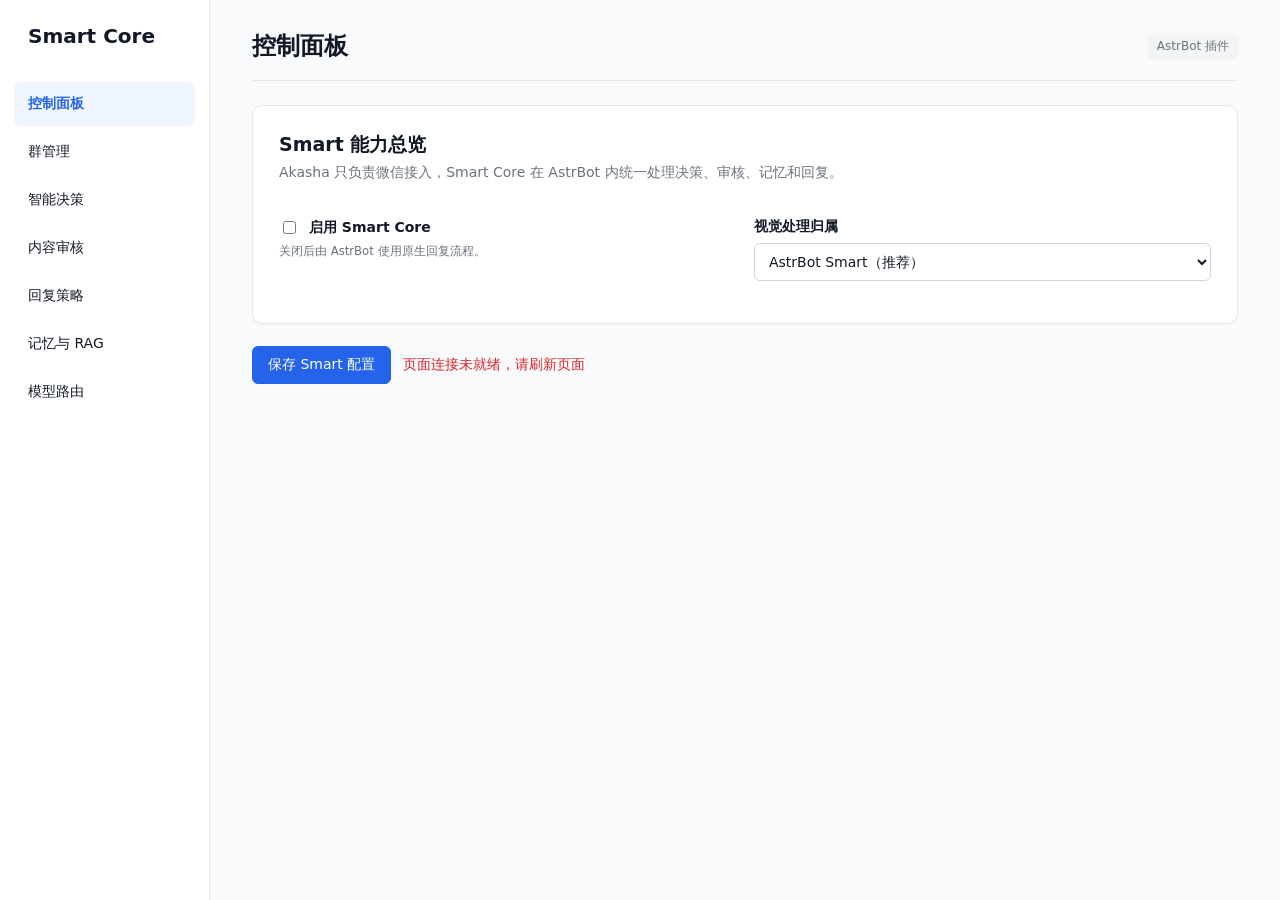
==== astrbot_plugin_smart_core/pages/dashboard/index.html @ 91f0b516 "fix: keep save response from clearing group state" ====
<!doctype html>
<html lang="zh-CN">
<head>
  <meta charset="utf-8">
  <meta name="viewport" content="width=device-width,initial-scale=1">
  <title>Smart Core</title>
  <style>
    :root { --accent:#2563eb; --accent-soft:#eff6ff; --line:#e5e7eb; --ink:#111827; --muted:#6b7280; --danger:#dc2626; --surface:#fff; --page:#f8fafc; }
    * { box-sizing:border-box; }
    body { margin:0; font:14px system-ui,-apple-system,"Segoe UI",sans-serif; color:var(--ink); background:var(--page); }
    button,input,select { font:inherit; }
    .app { display:flex; min-height:900px; }
    .side { width:210px; flex:0 0 210px; background:#fff; border-right:1px solid var(--line); padding:24px 14px; }
    .brand { margin:0 14px 34px; color:var(--ink); font-size:20px; font-weight:700; }
    .nav { display:block; width:100%; margin:4px 0; padding:13px 14px; border:0; border-radius:7px; background:transparent; color:var(--ink); text-align:left; cursor:pointer; }
    .nav.active { background:var(--accent-soft); color:var(--accent); font-weight:600; }
    .nav:hover { background:#f3f4f6; color:var(--ink); }
    .main { flex:1; min-width:0; max-width:none; padding:30px 42px; }
    .head { display:flex; justify-content:space-between; align-items:center; margin-bottom:24px; padding-bottom:18px; border-bottom:1px solid var(--line); }
    .head h1 { margin:0; font-size:24px; letter-spacing:0; }
    .badge { padding:5px 9px; border-radius:6px; background:#f3f4f6; color:var(--muted); font-size:12px; }
    .panel { display:none; padding:26px; border:1px solid var(--line); border-radius:10px; background:var(--surface); box-shadow:0 1px 2px #1118270a; }
    .panel.active { display:block; }
    .panel h2 { margin:0 0 6px; font-size:19px; }
    .desc { margin:0 0 20px; color:var(--muted); }
    .row { display:grid; grid-template-columns:1fr 1fr; gap:18px; padding:16px 0; border-top:1px solid #f6e7ed; }
    .row:first-of-type { border-top:0; }
    .field label { display:block; margin-bottom:7px; font-weight:600; }
    .field small { display:block; margin-top:5px; color:var(--muted); }
    .field input,.field select,.group-item input,.group-item select { width:100%; padding:9px 10px; border:1px solid #d1d5db; border-radius:6px; background:#fff; color:var(--ink); }
    .switch { display:flex!important; align-items:center; gap:10px; }
    .switch input { width:auto; }
    .toolbar { display:flex; gap:10px; align-items:end; margin-bottom:18px; flex-wrap:wrap; }
    .toolbar .picker { flex:1 1 420px; min-width:260px; }
    .toolbar .picker select { width:100%; min-height:42px; }
    .toolbar .picker select[multiple] { min-height:132px; padding:8px; }
    .toolbar .hint { flex:1 1 100%; color:var(--muted); font-size:12px; }
    .group-list-wrap { overflow-x:auto; border:1px solid var(--line); border-radius:8px; }
    .group-list { min-width:920px; border:0; border-radius:0; }
    .group-picker { min-width:0; }
    .toolbar label { display:block; margin-bottom:7px; font-weight:600; }
    .button { min-height:38px; padding:9px 15px; border:1px solid var(--accent); border-radius:6px; background:var(--accent); color:#fff; cursor:pointer; }
    .group-summary { display:flex; gap:8px; flex-wrap:wrap; margin:0 0 18px; }
    .summary-chip { padding:6px 10px; border:1px solid var(--line); border-radius:6px; background:#f9fafb; color:var(--muted); font-size:12px; }
    .group-list { display:grid; gap:0; border:1px solid var(--line); border-radius:8px; overflow:hidden; }
    .group-item { display:grid; grid-template-columns:minmax(270px,1.8fr) 70px 90px 150px 110px 40px; gap:12px; align-items:center; padding:12px 14px; border-top:1px solid var(--line); background:#fff; }
    .group-item:first-child { border-top:0; }
    .group-head { display:grid; border-top:0; background:#f9fafb; color:var(--muted); font-size:12px; font-weight:600; }
    .group-item input[data-field="name"] { min-width:0; font-weight:600; }
    .group-item input[data-field="id"] { color:var(--muted); font-family:ui-monospace,SFMono-Regular,Consolas,monospace; font-size:12px; }
    .group-item .toggle { justify-content:center; }
    .group-item .toggle { display:flex; justify-content:center; }
    .group-item .toggle input { width:18px; height:18px; }
    .icon-button { width:32px; height:32px; border:1px solid #fecaca; border-radius:6px; background:#fff; color:var(--danger); cursor:pointer; font-size:18px; line-height:1; }
    .empty { padding:26px; color:var(--muted); text-align:center; }
    .actions { display:flex; align-items:center; margin-top:22px; }
    .msg { margin-left:12px; color:#38865d; }
    .msg.error { color:var(--danger); }
    @media(max-width:900px) { .main { padding:22px; } .panel { padding:20px; } }

    @media(max-width:700px) { .app { display:block; } .side { width:100%; padding:14px; border-right:0; border-bottom:1px solid var(--line); } .brand { margin:0 0 12px; } .nav { display:inline-block; width:auto; } .main { padding:20px; } .row,.toolbar,.group-item { grid-template-columns:1fr; } }
  </style>
</head>
<body>
  <div class="app">
    <aside class="side">
      <div class="brand">Smart Core</div>
      <button class="nav active" data-tab="overview">控制面板</button>
      <button class="nav" data-tab="groups">群管理</button>
      <button class="nav" data-tab="decision">智能决策</button>
      <button class="nav" data-tab="moderation">内容审核</button>
      <button class="nav" data-tab="reply">回复策略</button>
      <button class="nav" data-tab="memory">记忆与 RAG</button>
      <button class="nav" data-tab="models">模型路由</button>
    </aside>
    <main class="main">
      <div class="head"><h1 id="title">控制面板</h1><span class="badge">AstrBot 插件</span></div>
      <section class="panel active" data-panel="overview"><h2>Smart 能力总览</h2><p class="desc">Akasha 只负责微信接入，Smart Core 在 AstrBot 内统一处理决策、审核、记忆和回复。</p><div class="row"><div class="field"><label class="switch"><input id="enabled" type="checkbox">启用 Smart Core</label><small>关闭后由 AstrBot 使用原生回复流程。</small></div><div class="field"><label>视觉处理归属</label><select id="vision_owner"><option value="astrbot">AstrBot Smart（推荐）</option><option value="akasha">Akasha（兼容旧链路）</option></select></div></div></section>
      <section class="panel" data-panel="groups"><h2>群管理</h2><p class="desc">从微信桥接自动读取群聊。选择群后即可设置该群的回复和审核策略。</p><div class="toolbar"><div class="picker"><label for="new_group_select">选择微信 群</label><select id="new_group_select" multiple size="5" aria-label="选择要管理的微信群" disabled></select></div><button class="button" id="refresh_groups" type="button">刷新群列表</button><button class="button" id="add_group" type="button">添加选中群</button><div class="hint" id="group_detect_hint">群 ID由系统自动绑定，不需要手动填写。</div></div><div class="group-list-wrap"><div class="group-item group-head" aria-hidden="true"><span>微信 群</span><span>管理</span><span>PPBot 回复</span><span>回复方式</span><span>审核级别</span><span></span></div><div class="group-list" id="group_list"></div></div></section>
      <section class="panel" data-panel="decision"><h2>智能决策</h2><p class="desc">在生成回复前判断消息属于回复、忽略、命令或需要审核。</p><div class="row"><div class="field"><label>决策模式</label><select id="reply_mode"><option value="smart">Smart 判断</option><option value="all">全部进入模型</option><option value="mention">仅 @ 或唤醒</option></select></div><div class="field"><label>冷却时间（秒）</label><input id="cooldown_seconds" type="number" min="0" step="0.5"></div></div></section>
      <section class="panel" data-panel="moderation"><h2>内容审核</h2><p class="desc">在回复前执行基础安全边界，后续可扩展关键词、正则和 LLM 审核。</p><div class="row"><div class="field"><label class="switch"><input id="moderation_enabled" type="checkbox">启用内容审核</label></div><div class="field"><label class="switch"><input id="fallback_enabled" type="checkbox">审核失败时使用安全降级</label></div></div></section>
      <section class="panel" data-panel="reply"><h2>回复策略</h2><p class="desc">控制回复概率、重复消息和模型失败后的行为。</p><div class="row"><div class="field"><label>回复概率</label><input id="reply_probability" type="number" min="0" max="1" step="0.05"><small>0 到 1，1 表示每条符合条件的消息都回复。</small></div><div class="field"><label>冷却与去重</label><input value="由 Smart Core 自动维护" disabled></div></div></section>
      <section class="panel" data-panel="memory"><h2>记忆与 RAG</h2><p class="desc">为后续接入短期上下文、长期记忆、知识库和向量检索预留统一开关。</p><div class="row"><div class="field"><label class="switch"><input id="memory_enabled" type="checkbox">启用会话记忆</label></div><div class="field"><label class="switch"><input id="rag_enabled" type="checkbox">启用知识库 RAG</label></div></div></section>
      <section class="panel" data-panel="models"><h2>模型路由</h2><p class="desc">按任务选择 AstrBot provider。这里只保存 provider ID，不显示或修改 API 密钥。</p><div class="row"><div class="field"><label>主回复 provider</label><select id="role_main"></select></div><div class="field"><label>主回复备用 provider</label><select id="role_fallback"></select></div></div><div class="row"><div class="field"><label>视觉 provider</label><select id="role_vision"></select></div><div class="field"><label>上下文压缩 provider</label><select id="role_compress"></select></div></div><div class="row"><div class="field"><label>决策 provider</label><input value="由 Smart Core 决策提示统一调度" disabled></div><div class="field"><label>审核 provider</label><input value="由 Smart Core 决策提示统一调度" disabled></div></div></section>
      <div class="actions"><button class="button" id="save" type="button" disabled>保存 Smart 配置</button><span class="msg" id="msg" role="status"></span></div>
    </main>
  </div>
  <script src="/api/plugin/page/bridge-sdk.js"></script>
  <script>
    const configIds=['enabled','vision_owner','reply_mode','cooldown_seconds','moderation_enabled','fallback_enabled','reply_probability','memory_enabled','rag_enabled'];
    const roleIds={main:'role_main',fallback:'role_fallback',vision:'role_vision',compress:'role_compress'};
    let groups=[];
    let removedGroupIds=[];
    let detectedGroups=[];
    let providers=[];
    let configLoaded=false;
    const saveButton=document.getElementById('save');
    function escapeHtml(value){return String(value).replace(/[&<>\'"]/g,char=>({'&':'&amp;','<':'&lt;','>':'&gt;',"'":'&#39;','"':'&quot;'}[char]));}
    function renderGroupChoices(){const select=document.getElementById('new_group_select');const managed=new Set(groups.map(g=>String(g.id)));const choices=[...detectedGroups].filter(g=>g&&g.id);select.innerHTML=choices.map(g=>{const isManaged=managed.has(String(g.id));return `<option value="${escapeHtml(g.id)}" ${isManaged?'disabled':''}>${escapeHtml(g.name||'未命名群')} · ${escapeHtml(g.id)}${isManaged?'（已在管理）':''}</option>`;}).join('');select.disabled=!choices.length;}
    function renderProviders(){const ids=[...new Set(providers.filter(Boolean))];['role_main','role_fallback','role_vision','role_compress'].forEach(id=>{const el=document.getElementById(id);const current=el.value;el.innerHTML='<option value="">自动选择</option>'+ids.map(v=>`<option value="${escapeHtml(v)}">${escapeHtml(v)}</option>`).join('');if(ids.includes(current))el.value=current;});}
    function renderGroups(){const list=document.getElementById('group_list');if(!groups.length){list.innerHTML='<div class="empty">还没有选择要管理的群</div>';return;}list.innerHTML=groups.map((group,index)=>`<div class="group-item" data-index="${index}"><div class="group-picker"><strong>${escapeHtml(group.name||'未命名群')}</strong><small style="display:block;color:var(--muted);font-family:ui-monospace;font-size:11px">${escapeHtml(group.id)}</small></div><label class="toggle"><input data-field="enabled" type="checkbox" ${group.enabled!==false?'checked':''} aria-label="启用群管理"></label><label class="toggle"><input data-field="ppbot" type="checkbox" ${group.ppbot!==false?'checked':''} aria-label="允许 PPBot 回复"></label><select data-field="reply_mode" aria-label="回复方式"><option value="mention" ${group.reply_mode!=='keyword'?'selected':''}>仅提及时回复</option><option value="keyword" ${group.reply_mode==='keyword'?'selected':''}>仅关键词回复</option></select><select data-field="moderation" aria-label="审核级别"><option value="off" ${group.moderation==='off'?'selected':''}>关闭</option><option value="standard" ${!group.moderation||group.moderation==='standard'?'selected':''}>标准</option><option value="strict" ${group.moderation==='strict'?'selected':''}>严格</option></select><button class="icon-button" data-remove="${index}" type="button" title="移除管理" aria-label="移除管理">×</button></div>`).join('');}
    function collectGroups(){return [...document.querySelectorAll('.group-item[data-index]')].map(row=>{const result={};row.querySelectorAll('[data-field]').forEach(input=>result[input.dataset.field]=input.type==='checkbox'?input.checked:input.value.trim());return result;}).filter(group=>group.id);}
    async function load(){
      configLoaded=false;
      saveButton.disabled=true;
      const bridge=window.AstrBotPluginPage;
      if(!bridge)throw new Error('页面连接未就绪，请刷新页面');
      await bridge.ready();
      const data=await bridge.apiGet('page/config');
      if(!data||typeof data!=='object'||Array.isArray(data)||typeof data.enabled!=='boolean'||!Array.isArray(data.groups))throw new Error('读取配置失败，请刷新后重试');
      configIds.forEach(key=>{const element=document.getElementById(key);if(element.type==='checkbox')element.checked=Boolean(data[key]);else element.value=data[key]??'';});
      Object.entries(roleIds).forEach(([key,id])=>document.getElementById(id).value=(data.model_roles||{})[key]||'');
      groups=data.groups;
      removedGroupIds=[];
      providers=data.providers||Object.values(data.model_roles||{}).flatMap(v=>String(v).split(',')).filter(Boolean);
      renderProviders();
      renderGroups();
      await loadDetectedGroups();
      configLoaded=true;
      saveButton.disabled=false;
    }
    async function save(){
      if(!configLoaded||saveButton.disabled)return;
      saveButton.disabled=true;
      saveButton.textContent='保存中…';
      showMessage('');
      try{
        const payload={groups:collectGroups(),removed_group_ids:[...removedGroupIds],model_roles:{}};
        configIds.forEach(key=>{const element=document.getElementById(key);payload[key]=element.type==='checkbox'?element.checked:element.type==='number'?Number(element.value):element.value;});
        Object.entries(roleIds).forEach(([key,id])=>payload.model_roles[key]=document.getElementById(id).value.trim());
        const result=await window.AstrBotPluginPage.apiPost('page/config',payload);
        if(!result||!result.ok)throw new Error(result?.error||'保存失败');
        groups=Array.isArray(result.groups)?result.groups:payload.groups;
        removedGroupIds=[];
        renderGroups();
        renderGroupChoices();
        showMessage('已保存并同步群管理状态');
      }finally{
        saveButton.disabled=!configLoaded;
        saveButton.textContent='保存 Smart 配置';
      }
    }
    function showMessage(text,isError=false){const message=document.getElementById('msg');message.textContent=text;message.classList.toggle('error',isError);}
    document.querySelectorAll('.nav').forEach(nav=>nav.addEventListener('click',()=>{document.querySelectorAll('.nav').forEach(item=>item.classList.remove('active'));document.querySelectorAll('.panel').forEach(item=>item.classList.remove('active'));nav.classList.add('active');document.querySelector(`[data-panel="${nav.dataset.tab}"]`).classList.add('active');document.getElementById('title').textContent=nav.textContent;}));
    async function loadDetectedGroups(){try{const data=await window.AstrBotPluginPage.apiGet('page/groups');detectedGroups=Array.isArray(data?.groups)?data.groups:[];renderGroupChoices();document.getElementById('group_detect_hint').textContent=detectedGroups.length?`已检测到 ${detectedGroups.length} 个微信群，可以直接选择。`:'暂未检测到在线群，请检查桥接连接。';}catch(error){document.getElementById('group_detect_hint').textContent='桥接暂不可用，当前无法读取微信群。';renderGroupChoices();}}
    document.getElementById('refresh_groups').addEventListener('click',()=>loadDetectedGroups().then(()=>showMessage('群列表已刷新')).catch(error=>showMessage(error.message,true)));
    document.getElementById('add_group').addEventListener('click',()=>{const select=document.getElementById('new_group_select');const selected=[...select.selectedOptions].map(option=>String(option.value)).filter(Boolean);const current=collectGroups();if(!selected.length)return showMessage('请先选择一个或多个微信群',true);const additions=selected.filter(id=>!current.some(group=>String(group.id)===id)).map(id=>{const found=detectedGroups.find(group=>String(group.id)===id)||{id,name:id};return {id:String(found.id),name:String(found.name||found.id),enabled:true,ppbot:true,reply_mode:'mention',moderation:'standard'};});if(!additions.length)return showMessage('所选群已经全部在管理列表中',true);groups=current.concat(additions);removedGroupIds=removedGroupIds.filter(id=>!additions.some(group=>String(group.id)===id));[...select.options].forEach(option=>option.selected=false);renderGroups();renderGroupChoices();showMessage(`已加入 ${additions.length} 个群，点击保存后生效`);});
    document.getElementById('group_list').addEventListener('click',event=>{const button=event.target.closest('[data-remove]');if(!button)return;const row=button.closest('.group-item[data-index]');const index=Number(row?.dataset.index);if(!Number.isInteger(index))return;const current=collectGroups();if(index<0||index>=current.length)return showMessage('删除失败，请刷新列表后重试',true);const removed=current[index];if(removed?.id)removedGroupIds=[...new Set([...removedGroupIds,String(removed.id)])];current.splice(index,1);groups=current;renderGroups();renderGroupChoices();showMessage('已移除这个群，点击保存后生效');});
    document.getElementById('save').addEventListener('click',()=>save().catch(error=>showMessage(error.message,true)));load().catch(error=>showMessage(error.message,true));
  </script>
</body>
</html>
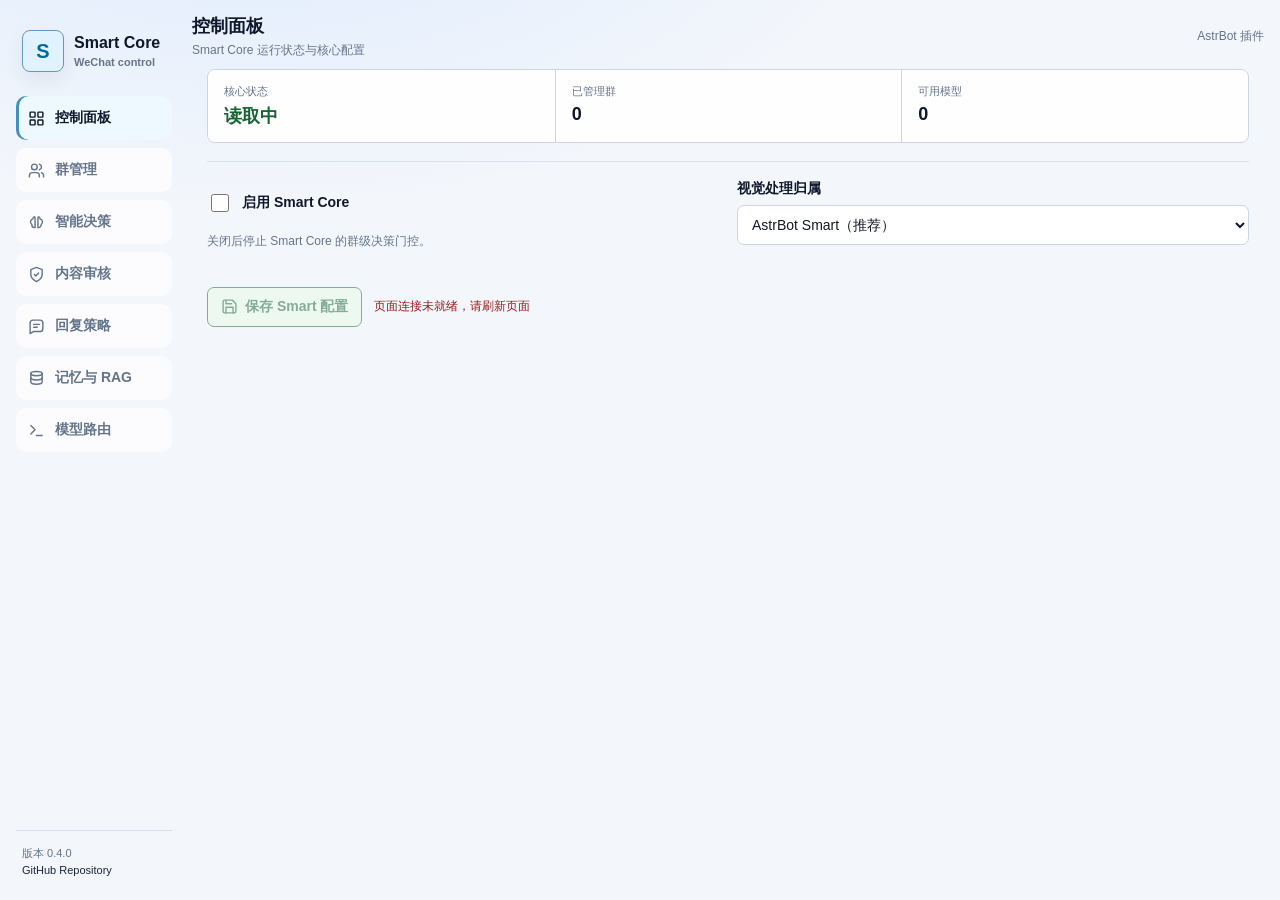
==== commit 8edc5680: "feat: align smart core ui with api aggregator" ====
--- a/astrbot_plugin_smart_core/pages/dashboard/index.html
+++ b/astrbot_plugin_smart_core/pages/dashboard/index.html
@@ -50,7 +50,7 @@
     .group-item input[data-field="id"] { color:var(--muted); font-family:ui-monospace,SFMono-Regular,Consolas,monospace; font-size:12px; }
     .group-item .toggle { justify-content:center; }
     .group-item .toggle { display:flex; justify-content:center; }
-    .group-item .toggle input { width:18px; height:18px; }
+    .group-item .toggle input { width:18px; height:18px; accent-color:var(--accent); cursor:pointer; }
     .icon-button { width:32px; height:32px; border:1px solid #fecaca; border-radius:6px; background:#fff; color:var(--danger); cursor:pointer; font-size:18px; line-height:1; }
     .empty { padding:26px; color:var(--muted); text-align:center; }
     .actions { display:flex; align-items:center; margin-top:22px; }
@@ -60,29 +60,31 @@
 
     @media(max-width:700px) { .app { display:block; } .side { width:100%; padding:14px; border-right:0; border-bottom:1px solid var(--line); } .brand { margin:0 0 12px; } .nav { display:inline-block; width:auto; } .main { padding:20px; } .row,.toolbar,.group-item { grid-template-columns:1fr; } }
   </style>
+  <link rel="stylesheet" href="./smart-core.css">
 </head>
 <body>
   <div class="app">
     <aside class="side">
-      <div class="brand">Smart Core</div>
-      <button class="nav active" data-tab="overview">控制面板</button>
-      <button class="nav" data-tab="groups">群管理</button>
-      <button class="nav" data-tab="decision">智能决策</button>
-      <button class="nav" data-tab="moderation">内容审核</button>
-      <button class="nav" data-tab="reply">回复策略</button>
-      <button class="nav" data-tab="memory">记忆与 RAG</button>
-      <button class="nav" data-tab="models">模型路由</button>
+      <div class="brand"><div class="brand-mark">S</div><div><div class="brand-name">Smart Core</div><div class="brand-sub">WeChat control</div></div></div>
+      <div class="nav-list">
+        <button class="nav active" data-tab="overview"><svg class="icon" viewBox="0 0 24 24"><rect x="3" y="3" width="7" height="7" rx="1"/><rect x="14" y="3" width="7" height="7" rx="1"/><rect x="3" y="14" width="7" height="7" rx="1"/><rect x="14" y="14" width="7" height="7" rx="1"/></svg><span>控制面板</span></button>
+        <button class="nav" data-tab="groups"><svg class="icon" viewBox="0 0 24 24"><path d="M16 21v-2a4 4 0 0 0-4-4H6a4 4 0 0 0-4 4v2"/><circle cx="9" cy="7" r="4"/><path d="M22 21v-2a4 4 0 0 0-3-3.87M16 3.13a4 4 0 0 1 0 7.75"/></svg><span>群管理</span></button>
+        <button class="nav" data-tab="decision"><svg class="icon" viewBox="0 0 24 24"><path d="M9.5 4A2.5 2.5 0 0 0 7 6.5v.4A4.5 4.5 0 0 0 5.5 15v.5A3.5 3.5 0 0 0 9 19h1V5.5A1.5 1.5 0 0 0 8.5 4"/><path d="M14.5 4A2.5 2.5 0 0 1 17 6.5v.4a4.5 4.5 0 0 1 1.5 8.1v.5A3.5 3.5 0 0 1 15 19h-1V5.5A1.5 1.5 0 0 1 15.5 4"/></svg><span>智能决策</span></button>
+        <button class="nav" data-tab="moderation"><svg class="icon" viewBox="0 0 24 24"><path d="M12 22s8-4 8-10V5l-8-3-8 3v7c0 6 8 10 8 10"/><path d="m9 12 2 2 4-4"/></svg><span>内容审核</span></button>
+        <button class="nav" data-tab="reply"><svg class="icon" viewBox="0 0 24 24"><path d="M21 15a4 4 0 0 1-4 4H8l-5 3V7a4 4 0 0 1 4-4h10a4 4 0 0 1 4 4z"/><path d="M8 9h8M8 13h5"/></svg><span>回复策略</span></button>
+        <button class="nav" data-tab="memory"><svg class="icon" viewBox="0 0 24 24"><ellipse cx="12" cy="5" rx="8" ry="3"/><path d="M4 5v6c0 1.7 3.6 3 8 3s8-1.3 8-3V5"/><path d="M4 11v6c0 1.7 3.6 3 8 3s8-1.3 8-3v-6"/></svg><span>记忆与 RAG</span></button>
+        <button class="nav" data-tab="models"><svg class="icon" viewBox="0 0 24 24"><path d="M4 17l6-6-6-6M12 19h8"/></svg><span>模型路由</span></button>
+      </div>
+      <div class="side-footer">版本 0.4.0<br><a href="https://github.com/waxx1573/wxxixi" target="_blank" rel="noreferrer noopener">GitHub Repository</a></div>
     </aside>
     <main class="main">
-      <div class="head"><h1 id="title">控制面板</h1><span class="badge">AstrBot 插件</span></div>
-      <section class="panel active" data-panel="overview"><h2>Smart 能力总览</h2><p class="desc">Akasha 只负责微信接入，Smart Core 在 AstrBot 内统一处理决策、审核、记忆和回复。</p><div class="row"><div class="field"><label class="switch"><input id="enabled" type="checkbox">启用 Smart Core</label><small>关闭后由 AstrBot 使用原生回复流程。</small></div><div class="field"><label>视觉处理归属</label><select id="vision_owner"><option value="astrbot">AstrBot Smart（推荐）</option><option value="akasha">Akasha（兼容旧链路）</option></select></div></div></section>
-      <section class="panel" data-panel="groups"><h2>群管理</h2><p class="desc">从微信桥接自动读取群聊。选择群后即可设置该群的回复和审核策略。</p><div class="toolbar"><div class="picker"><label for="new_group_select">选择微信 群</label><select id="new_group_select" multiple size="5" aria-label="选择要管理的微信群" disabled></select></div><button class="button" id="refresh_groups" type="button">刷新群列表</button><button class="button" id="add_group" type="button">添加选中群</button><div class="hint" id="group_detect_hint">群 ID由系统自动绑定，不需要手动填写。</div></div><div class="group-list-wrap"><div class="group-item group-head" aria-hidden="true"><span>微信 群</span><span>管理</span><span>PPBot 回复</span><span>回复方式</span><span>审核级别</span><span></span></div><div class="group-list" id="group_list"></div></div></section>
-      <section class="panel" data-panel="decision"><h2>智能决策</h2><p class="desc">在生成回复前判断消息属于回复、忽略、命令或需要审核。</p><div class="row"><div class="field"><label>决策模式</label><select id="reply_mode"><option value="smart">Smart 判断</option><option value="all">全部进入模型</option><option value="mention">仅 @ 或唤醒</option></select></div><div class="field"><label>冷却时间（秒）</label><input id="cooldown_seconds" type="number" min="0" step="0.5"></div></div></section>
-      <section class="panel" data-panel="moderation"><h2>内容审核</h2><p class="desc">在回复前执行基础安全边界，后续可扩展关键词、正则和 LLM 审核。</p><div class="row"><div class="field"><label class="switch"><input id="moderation_enabled" type="checkbox">启用内容审核</label></div><div class="field"><label class="switch"><input id="fallback_enabled" type="checkbox">审核失败时使用安全降级</label></div></div></section>
-      <section class="panel" data-panel="reply"><h2>回复策略</h2><p class="desc">控制回复概率、重复消息和模型失败后的行为。</p><div class="row"><div class="field"><label>回复概率</label><input id="reply_probability" type="number" min="0" max="1" step="0.05"><small>0 到 1，1 表示每条符合条件的消息都回复。</small></div><div class="field"><label>冷却与去重</label><input value="由 Smart Core 自动维护" disabled></div></div></section>
-      <section class="panel" data-panel="memory"><h2>记忆与 RAG</h2><p class="desc">为后续接入短期上下文、长期记忆、知识库和向量检索预留统一开关。</p><div class="row"><div class="field"><label class="switch"><input id="memory_enabled" type="checkbox">启用会话记忆</label></div><div class="field"><label class="switch"><input id="rag_enabled" type="checkbox">启用知识库 RAG</label></div></div></section>
-      <section class="panel" data-panel="models"><h2>模型路由</h2><p class="desc">按任务选择 AstrBot provider。这里只保存 provider ID，不显示或修改 API 密钥。</p><div class="row"><div class="field"><label>主回复 provider</label><select id="role_main"></select></div><div class="field"><label>主回复备用 provider</label><select id="role_fallback"></select></div></div><div class="row"><div class="field"><label>视觉 provider</label><select id="role_vision"></select></div><div class="field"><label>上下文压缩 provider</label><select id="role_compress"></select></div></div><div class="row"><div class="field"><label>决策 provider</label><input value="由 Smart Core 决策提示统一调度" disabled></div><div class="field"><label>审核 provider</label><input value="由 Smart Core 决策提示统一调度" disabled></div></div></section>
-      <div class="actions"><button class="button" id="save" type="button" disabled>保存 Smart 配置</button><span class="msg" id="msg" role="status"></span></div>
+      <section class="panel active" data-panel="overview"><div class="panel-head"><div class="panel-title"><h2>控制面板</h2><p class="desc">Smart Core 运行状态与核心配置</p></div><span class="panel-status">AstrBot 插件</span></div><div class="panel-body"><div class="summary"><div class="summary-item"><div class="summary-label">核心状态</div><div class="summary-value online" id="core_status">读取中</div></div><div class="summary-item"><div class="summary-label">已管理群</div><div class="summary-value" id="group_count">0</div></div><div class="summary-item"><div class="summary-label">可用模型</div><div class="summary-value" id="provider_count">0</div></div></div><div class="row"><div class="field"><label class="switch"><input id="enabled" type="checkbox">启用 Smart Core</label><small>关闭后停止 Smart Core 的群级决策门控。</small></div><div class="field"><label>视觉处理归属</label><select id="vision_owner"><option value="astrbot">AstrBot Smart（推荐）</option><option value="akasha">Akasha（兼容旧链路）</option></select></div></div><div class="actions"><button class="button primary" id="save" type="button" disabled><svg class="icon" viewBox="0 0 24 24"><path d="M19 21H5a2 2 0 0 1-2-2V5a2 2 0 0 1 2-2h11l5 5v11a2 2 0 0 1-2 2"/><path d="M17 21v-8H7v8M7 3v5h8"/></svg><span id="save_label">保存 Smart 配置</span></button><span class="msg" id="msg" role="status"></span></div></div></section>
+      <section class="panel" data-panel="groups"><div class="panel-head"><div class="panel-title"><h2>群管理</h2><p class="desc">选择微信 群并按稳定 ID管理回复策略</p></div><span class="panel-status" id="groups_status">0 个群</span></div><div class="panel-body"><div class="toolbar"><div class="picker"><label for="new_group_select">可添加微信群</label><select id="new_group_select" multiple size="5" aria-label="选择要管理的微信群" disabled></select></div><button class="button" id="refresh_groups" type="button"><svg class="icon" viewBox="0 0 24 24"><path d="M20 11a8.1 8.1 0 0 0-15.5-2M4 4v5h5M4 13a8.1 8.1 0 0 0 15.5 2M20 20v-5h-5"/></svg><span>刷新</span></button><button class="button add" id="add_group" type="button"><svg class="icon" viewBox="0 0 24 24"><path d="M12 5v14M5 12h14"/></svg><span>添加选中群</span></button><div class="hint" id="group_detect_hint">群 ID由系统自动绑定，不需要手动填写。</div></div><div class="group-list-wrap"><div class="group-item group-head" aria-hidden="true"><span>微信 群</span><span>管理</span><span>PPBot</span><span>回复方式</span><span>审核</span><span></span></div><div class="group-list" id="group_list"></div></div></div></section>
+      <section class="panel" data-panel="decision"><div class="panel-head"><div class="panel-title"><h2>智能决策</h2><p class="desc">控制消息进入模型前的判断与冷却</p></div><span class="panel-status">Decision</span></div><div class="panel-body"><div class="row"><div class="field"><label>决策模式</label><select id="reply_mode"><option value="smart">Smart 判断</option><option value="all">全部进入模型</option><option value="mention">仅 @ 或唤醒</option></select></div><div class="field"><label>冷却时间（秒）</label><input id="cooldown_seconds" type="number" min="0" step="0.5"></div></div></div></section>
+      <section class="panel" data-panel="moderation"><div class="panel-head"><div class="panel-title"><h2>内容审核</h2><p class="desc">回复前的安全判断与失败降级</p></div><span class="panel-status">Moderation</span></div><div class="panel-body"><div class="row"><div class="field"><label class="switch"><input id="moderation_enabled" type="checkbox">启用内容审核</label></div><div class="field"><label class="switch"><input id="fallback_enabled" type="checkbox">审核失败时使用安全降级</label></div></div></div></section>
+      <section class="panel" data-panel="reply"><div class="panel-head"><div class="panel-title"><h2>回复策略</h2><p class="desc">概率、冷却与重复消息控制</p></div><span class="panel-status">Reply policy</span></div><div class="panel-body"><div class="row"><div class="field"><label>回复概率</label><input id="reply_probability" type="number" min="0" max="1" step="0.05"><small>0 到 1，1 表示每条符合条件的消息都回复。</small></div><div class="field"><label>冷却与去重</label><input value="由 Smart Core 自动维护" disabled></div></div></div></section>
+      <section class="panel" data-panel="memory"><div class="panel-head"><div class="panel-title"><h2>记忆与 RAG</h2><p class="desc">AstrBot 会话记忆与知识库开关</p></div><span class="panel-status">Knowledge</span></div><div class="panel-body"><div class="row"><div class="field"><label class="switch"><input id="memory_enabled" type="checkbox">启用会话记忆</label></div><div class="field"><label class="switch"><input id="rag_enabled" type="checkbox">启用知识库 RAG</label></div></div></div></section>
+      <section class="panel" data-panel="models"><div class="panel-head"><div class="panel-title"><h2>模型路由</h2><p class="desc">仅显示 AstrBot 已加载的模型实例</p></div><span class="panel-status">Providers</span></div><div class="panel-body"><div class="row"><div class="field"><label>主回复 provider</label><select id="role_main"></select></div><div class="field"><label>主回复备用 provider</label><select id="role_fallback"></select></div></div><div class="row"><div class="field"><label>视觉 provider</label><select id="role_vision"></select></div><div class="field"><label>上下文压缩 provider</label><select id="role_compress"></select></div></div><div class="row"><div class="field"><label>决策 provider</label><input value="由 Smart Core 决策提示统一调度" disabled></div><div class="field"><label>审核 provider</label><input value="由 Smart Core 决策提示统一调度" disabled></div></div></div></section>
     </main>
   </div>
   <script src="/api/plugin/page/bridge-sdk.js"></script>
@@ -96,10 +98,10 @@
     let configLoaded=false;
     const saveButton=document.getElementById('save');
     function escapeHtml(value){return String(value).replace(/[&<>\'"]/g,char=>({'&':'&amp;','<':'&lt;','>':'&gt;',"'":'&#39;','"':'&quot;'}[char]));}
-    function renderGroupChoices(){const select=document.getElementById('new_group_select');const managed=new Set(groups.map(g=>String(g.id)));const choices=[...detectedGroups].filter(g=>g&&g.id);select.innerHTML=choices.map(g=>{const isManaged=managed.has(String(g.id));return `<option value="${escapeHtml(g.id)}" ${isManaged?'disabled':''}>${escapeHtml(g.name||'未命名群')} · ${escapeHtml(g.id)}${isManaged?'（已在管理）':''}</option>`;}).join('');select.disabled=!choices.length;}
-    function renderProviders(){const ids=[...new Set(providers.filter(Boolean))];['role_main','role_fallback','role_vision','role_compress'].forEach(id=>{const el=document.getElementById(id);const current=el.value;el.innerHTML='<option value="">自动选择</option>'+ids.map(v=>`<option value="${escapeHtml(v)}">${escapeHtml(v)}</option>`).join('');if(ids.includes(current))el.value=current;});}
-    function renderGroups(){const list=document.getElementById('group_list');if(!groups.length){list.innerHTML='<div class="empty">还没有选择要管理的群</div>';return;}list.innerHTML=groups.map((group,index)=>`<div class="group-item" data-index="${index}"><div class="group-picker"><strong>${escapeHtml(group.name||'未命名群')}</strong><small style="display:block;color:var(--muted);font-family:ui-monospace;font-size:11px">${escapeHtml(group.id)}</small></div><label class="toggle"><input data-field="enabled" type="checkbox" ${group.enabled!==false?'checked':''} aria-label="启用群管理"></label><label class="toggle"><input data-field="ppbot" type="checkbox" ${group.ppbot!==false?'checked':''} aria-label="允许 PPBot 回复"></label><select data-field="reply_mode" aria-label="回复方式"><option value="mention" ${group.reply_mode!=='keyword'?'selected':''}>仅提及时回复</option><option value="keyword" ${group.reply_mode==='keyword'?'selected':''}>仅关键词回复</option></select><select data-field="moderation" aria-label="审核级别"><option value="off" ${group.moderation==='off'?'selected':''}>关闭</option><option value="standard" ${!group.moderation||group.moderation==='standard'?'selected':''}>标准</option><option value="strict" ${group.moderation==='strict'?'selected':''}>严格</option></select><button class="icon-button" data-remove="${index}" type="button" title="移除管理" aria-label="移除管理">×</button></div>`).join('');}
-    function collectGroups(){return [...document.querySelectorAll('.group-item[data-index]')].map(row=>{const result={};row.querySelectorAll('[data-field]').forEach(input=>result[input.dataset.field]=input.type==='checkbox'?input.checked:input.value.trim());return result;}).filter(group=>group.id);}
+    function renderGroupChoices(){const select=document.getElementById('new_group_select');const managed=new Set(groups.map(g=>String(g.id)));const choices=[...detectedGroups].filter(g=>g&&g.id&&!managed.has(String(g.id)));select.innerHTML=choices.map(g=>`<option value="${escapeHtml(g.id)}">${escapeHtml(g.name||'未命名群')} · ${escapeHtml(g.id)}</option>`).join('');select.disabled=!choices.length;document.getElementById('add_group').disabled=!choices.length;}
+    function renderProviders(){const ids=[...new Set(providers.filter(Boolean))];['role_main','role_fallback','role_vision','role_compress'].forEach(id=>{const el=document.getElementById(id);const current=el.value;el.innerHTML='<option value="">自动选择</option>'+ids.map(v=>`<option value="${escapeHtml(v)}">${escapeHtml(v)}</option>`).join('');if(ids.includes(current))el.value=current;});document.getElementById('provider_count').textContent=String(ids.length);}
+    function renderGroups(){const list=document.getElementById('group_list');document.getElementById('group_count').textContent=String(groups.length);document.getElementById('groups_status').textContent=`${groups.length} 个群`;if(!groups.length){list.innerHTML='<div class="empty">还没有选择要管理的群</div>';return;}list.innerHTML=groups.map((group,index)=>`<div class="group-item" data-index="${index}" data-group-id="${escapeHtml(group.id||'')}" data-group-name="${escapeHtml(group.name||'')}"><div class="group-picker"><strong>${escapeHtml(group.name||'未命名群')}</strong><small>${escapeHtml(group.id)}</small></div><label class="toggle"><input data-field="enabled" type="checkbox" ${group.enabled!==false?'checked':''} aria-label="启用群管理"></label><label class="toggle"><input data-field="ppbot" type="checkbox" ${group.ppbot!==false?'checked':''} aria-label="允许 PPBot 回复"></label><select data-field="reply_mode" aria-label="回复方式"><option value="mention" ${group.reply_mode!=='keyword'?'selected':''}>仅提及时回复</option><option value="keyword" ${group.reply_mode==='keyword'?'selected':''}>仅关键词回复</option></select><select data-field="moderation" aria-label="审核级别"><option value="off" ${group.moderation==='off'?'selected':''}>关闭</option><option value="standard" ${!group.moderation||group.moderation==='standard'?'selected':''}>标准</option><option value="strict" ${group.moderation==='strict'?'selected':''}>严格</option></select><button class="icon-button" data-remove="${index}" type="button" title="移除管理" aria-label="移除管理"><svg class="icon" viewBox="0 0 24 24"><path d="M3 6h18M8 6V4h8v2M19 6l-1 14H6L5 6M10 10v6M14 10v6"/></svg></button></div>`).join('');}
+    function collectGroups(){return [...document.querySelectorAll('.group-item[data-index]')].map(row=>{const result={id:String(row.dataset.groupId||''),name:String(row.dataset.groupName||'')};row.querySelectorAll('[data-field]').forEach(input=>result[input.dataset.field]=input.type==='checkbox'?input.checked:input.value.trim());return result;}).filter(group=>group.id);}
     async function load(){
       configLoaded=false;
       saveButton.disabled=true;
@@ -115,6 +117,9 @@
       providers=data.providers||Object.values(data.model_roles||{}).flatMap(v=>String(v).split(',')).filter(Boolean);
       renderProviders();
       renderGroups();
+      const coreStatus=document.getElementById('core_status');
+      coreStatus.textContent=data.enabled?'运行中':'已关闭';
+      coreStatus.classList.toggle('online',Boolean(data.enabled));
       await loadDetectedGroups();
       configLoaded=true;
       saveButton.disabled=false;
@@ -122,30 +127,34 @@
     async function save(){
       if(!configLoaded||saveButton.disabled)return;
       saveButton.disabled=true;
-      saveButton.textContent='保存中…';
+      document.getElementById('save_label').textContent='保存中…';
       showMessage('');
       try{
-        const payload={groups:collectGroups(),removed_group_ids:[...removedGroupIds],model_roles:{}};
+        const payload={model_roles:{}};
         configIds.forEach(key=>{const element=document.getElementById(key);payload[key]=element.type==='checkbox'?element.checked:element.type==='number'?Number(element.value):element.value;});
         Object.entries(roleIds).forEach(([key,id])=>payload.model_roles[key]=document.getElementById(id).value.trim());
         const result=await window.AstrBotPluginPage.apiPost('page/config',payload);
         if(!result||!result.ok)throw new Error(result?.error||'保存失败');
-        groups=Array.isArray(result.groups)?result.groups:payload.groups;
+        const rows=collectGroups();
+        for(const group of rows){const saved=await window.AstrBotPluginPage.apiPost('page/groups/update',{group});if(!saved||!saved.ok)throw new Error(saved?.error||'群策略保存失败');}
+        const latest=await window.AstrBotPluginPage.apiGet('page/config');
+        if(Array.isArray(latest?.groups))groups=latest.groups;
         removedGroupIds=[];
         renderGroups();
         renderGroupChoices();
-        showMessage('已保存并同步群管理状态');
+        showMessage('已保存配置');
       }finally{
         saveButton.disabled=!configLoaded;
-        saveButton.textContent='保存 Smart 配置';
+        document.getElementById('save_label').textContent='保存 Smart 配置';
       }
     }
     function showMessage(text,isError=false){const message=document.getElementById('msg');message.textContent=text;message.classList.toggle('error',isError);}
-    document.querySelectorAll('.nav').forEach(nav=>nav.addEventListener('click',()=>{document.querySelectorAll('.nav').forEach(item=>item.classList.remove('active'));document.querySelectorAll('.panel').forEach(item=>item.classList.remove('active'));nav.classList.add('active');document.querySelector(`[data-panel="${nav.dataset.tab}"]`).classList.add('active');document.getElementById('title').textContent=nav.textContent;}));
+    document.querySelectorAll('.nav').forEach(nav=>nav.addEventListener('click',()=>{document.querySelectorAll('.nav').forEach(item=>item.classList.remove('active'));document.querySelectorAll('.panel').forEach(item=>item.classList.remove('active'));nav.classList.add('active');document.querySelector(`[data-panel="${nav.dataset.tab}"]`).classList.add('active');}));
     async function loadDetectedGroups(){try{const data=await window.AstrBotPluginPage.apiGet('page/groups');detectedGroups=Array.isArray(data?.groups)?data.groups:[];renderGroupChoices();document.getElementById('group_detect_hint').textContent=detectedGroups.length?`已检测到 ${detectedGroups.length} 个微信群，可以直接选择。`:'暂未检测到在线群，请检查桥接连接。';}catch(error){document.getElementById('group_detect_hint').textContent='桥接暂不可用，当前无法读取微信群。';renderGroupChoices();}}
     document.getElementById('refresh_groups').addEventListener('click',()=>loadDetectedGroups().then(()=>showMessage('群列表已刷新')).catch(error=>showMessage(error.message,true)));
-    document.getElementById('add_group').addEventListener('click',()=>{const select=document.getElementById('new_group_select');const selected=[...select.selectedOptions].map(option=>String(option.value)).filter(Boolean);const current=collectGroups();if(!selected.length)return showMessage('请先选择一个或多个微信群',true);const additions=selected.filter(id=>!current.some(group=>String(group.id)===id)).map(id=>{const found=detectedGroups.find(group=>String(group.id)===id)||{id,name:id};return {id:String(found.id),name:String(found.name||found.id),enabled:true,ppbot:true,reply_mode:'mention',moderation:'standard'};});if(!additions.length)return showMessage('所选群已经全部在管理列表中',true);groups=current.concat(additions);removedGroupIds=removedGroupIds.filter(id=>!additions.some(group=>String(group.id)===id));[...select.options].forEach(option=>option.selected=false);renderGroups();renderGroupChoices();showMessage(`已加入 ${additions.length} 个群，点击保存后生效`);});
-    document.getElementById('group_list').addEventListener('click',event=>{const button=event.target.closest('[data-remove]');if(!button)return;const row=button.closest('.group-item[data-index]');const index=Number(row?.dataset.index);if(!Number.isInteger(index))return;const current=collectGroups();if(index<0||index>=current.length)return showMessage('删除失败，请刷新列表后重试',true);const removed=current[index];if(removed?.id)removedGroupIds=[...new Set([...removedGroupIds,String(removed.id)])];current.splice(index,1);groups=current;renderGroups();renderGroupChoices();showMessage('已移除这个群，点击保存后生效');});
+    document.getElementById('add_group').addEventListener('click',async()=>{const select=document.getElementById('new_group_select');const selected=[...select.selectedOptions].map(option=>String(option.value)).filter(Boolean);if(!selected.length)return showMessage('请先选择一个或多个微信群',true);const additions=selected.map(id=>{const found=detectedGroups.find(group=>String(group.id)===id)||{id,name:id};return {id:String(found.id),name:String(found.name||found.id),enabled:true,ppbot:true,reply_mode:'mention',moderation:'standard'};});try{const result=await window.AstrBotPluginPage.apiPost('page/groups/add',{groups:additions});if(!result||!result.ok)throw new Error(result?.error||'添加群失败');groups=Array.isArray(result.groups)?result.groups:groups;[...select.options].forEach(option=>option.selected=false);renderGroups();renderGroupChoices();showMessage(`已保存 ${additions.length} 个群`);}catch(error){showMessage(error.message,true);}});
+    document.getElementById('group_list').addEventListener('click',async event=>{const button=event.target.closest('[data-remove]');if(!button)return;event.preventDefault();event.stopPropagation();const row=button.closest('.group-item[data-index]');const index=Number(row?.dataset.index);const current=collectGroups();if(!Number.isInteger(index)||index<0||index>=current.length)return showMessage('删除失败，请刷新列表后重试',true);const groupId=String(current[index].id);button.disabled=true;try{const result=await window.AstrBotPluginPage.apiPost('page/groups/remove',{id:groupId});if(!result||!result.ok)throw new Error(result?.error||'删除失败');groups=Array.isArray(result.groups)?result.groups:current.filter(group=>String(group.id)!==groupId);renderGroups();renderGroupChoices();showMessage('已删除这个群');}catch(error){button.disabled=false;showMessage(error.message,true);}});
+    document.getElementById('group_list').addEventListener('change',async event=>{const input=event.target.closest('[data-field]');if(!input)return;const row=input.closest('.group-item[data-index]');if(!row)return;const index=Number(row.dataset.index);const current=collectGroups();const group=current[index];if(!group)return;try{const result=await window.AstrBotPluginPage.apiPost('page/groups/update',{group});if(!result||!result.ok)throw new Error(result?.error||'群设置保存失败');groups=Array.isArray(result.groups)?result.groups:current;renderGroups();renderGroupChoices();showMessage('群设置已保存');}catch(error){showMessage(error.message,true);}});
     document.getElementById('save').addEventListener('click',()=>save().catch(error=>showMessage(error.message,true)));load().catch(error=>showMessage(error.message,true));
   </script>
 </body>
--- a/astrbot_plugin_smart_core/pages/dashboard/smart-core.css
+++ b/astrbot_plugin_smart_core/pages/dashboard/smart-core.css
@@ -0,0 +1,659 @@
+:root {
+  --bg: #f3f6fb;
+  --bg-glow: #dbeafe;
+  --panel: #ffffff;
+  --panel-soft: #f8fafc;
+  --text: #0f172a;
+  --muted: #64748b;
+  --line: #cbd5e1;
+  --accent: #0369a1;
+  --accent-bg: #e0f2fe;
+  --success: #166534;
+  --success-bg: #e8fbe9;
+  --danger: #991b1b;
+  --danger-bg: #fef2f2;
+  --control: #ffffff;
+  --overlay: rgba(15, 23, 42, 0.38);
+}
+
+@media (prefers-color-scheme: dark) {
+  :root {
+    --bg: #101827;
+    --bg-glow: #243244;
+    --panel: #161b24;
+    --panel-soft: #0d121a;
+    --text: #e5e7eb;
+    --muted: #9ca3af;
+    --line: #374151;
+    --accent: #38bdf8;
+    --accent-bg: #082f49;
+    --success: #86efac;
+    --success-bg: #052e16;
+    --danger: #fecaca;
+    --danger-bg: #450a0a;
+    --control: #090d14;
+    --overlay: rgba(0, 0, 0, 0.62);
+  }
+}
+
+html,
+body {
+  width: 100%;
+  height: 100%;
+  min-height: 0;
+  margin: 0;
+  overflow: hidden;
+}
+
+body {
+  padding: 12px 16px;
+  color: var(--text);
+  background: radial-gradient(1200px 700px at 20% -20%, var(--bg-glow) 0%, var(--bg) 55%);
+  font: 14px "Segoe UI", -apple-system, BlinkMacSystemFont, sans-serif;
+}
+
+button,
+input,
+select {
+  color: inherit;
+  font: inherit;
+}
+
+.icon {
+  width: 17px;
+  height: 17px;
+  flex: 0 0 auto;
+  fill: none;
+  stroke: currentColor;
+  stroke-width: 2;
+  stroke-linecap: round;
+  stroke-linejoin: round;
+}
+
+.app {
+  width: 100%;
+  height: 100%;
+  min-height: 0;
+  display: grid;
+  grid-template-columns: 156px minmax(0, 1fr);
+  gap: 20px;
+}
+
+.side {
+  width: auto;
+  min-width: 0;
+  min-height: 0;
+  display: flex;
+  flex-direction: column;
+  gap: 18px;
+  padding: 18px 0 8px;
+  border: 0;
+  background: transparent;
+}
+
+.brand {
+  display: flex;
+  align-items: center;
+  gap: 10px;
+  margin: 0;
+  padding: 0 6px 2px;
+  color: var(--text);
+}
+
+.brand-mark {
+  width: 42px;
+  height: 42px;
+  display: grid;
+  place-items: center;
+  border: 1px solid color-mix(in oklab, var(--accent) 58%, var(--line));
+  border-radius: 8px;
+  background: var(--accent-bg);
+  color: var(--accent);
+  font-size: 20px;
+  font-weight: 800;
+  box-shadow: 0 8px 20px color-mix(in oklab, var(--overlay) 18%, transparent);
+}
+
+.brand-name {
+  font-size: 16px;
+  font-weight: 750;
+  line-height: 1.15;
+}
+
+.brand-sub {
+  margin-top: 3px;
+  color: var(--muted);
+  font-size: 11px;
+}
+
+.nav-list {
+  width: 100%;
+  display: flex;
+  flex-direction: column;
+  gap: 8px;
+  padding: 4px 0;
+}
+
+.nav {
+  width: 100%;
+  min-height: 44px;
+  display: inline-flex;
+  align-items: center;
+  justify-content: flex-start;
+  gap: 10px;
+  margin: 0;
+  padding: 10px 12px;
+  border: 0;
+  border-radius: 10px;
+  background: color-mix(in oklab, var(--panel) 72%, var(--bg) 28%);
+  color: var(--muted);
+  font-weight: 600;
+  text-align: left;
+  cursor: pointer;
+}
+
+.nav:hover {
+  background: color-mix(in oklab, var(--panel) 86%, var(--bg) 14%);
+  color: var(--text);
+}
+
+.nav.active {
+  background: color-mix(in oklab, var(--accent-bg) 54%, var(--panel) 46%);
+  color: var(--text);
+  box-shadow: inset 3px 0 0 color-mix(in oklab, var(--accent) 72%, transparent);
+}
+
+.side-footer {
+  margin-top: auto;
+  padding: 14px 6px 0;
+  border-top: 1px solid color-mix(in oklab, var(--line) 72%, transparent);
+  color: var(--muted);
+  font-size: 11px;
+  line-height: 1.6;
+}
+
+.side-footer a {
+  color: color-mix(in oklab, var(--text) 84%, var(--muted) 16%);
+  text-decoration: none;
+  overflow-wrap: anywhere;
+}
+
+.side-footer a:hover {
+  color: var(--accent);
+}
+
+.main {
+  min-width: 0;
+  min-height: 0;
+  max-width: none;
+  display: flex;
+  padding: 0;
+  overflow: hidden;
+}
+
+.panel {
+  display: none;
+  width: 100%;
+  min-width: 0;
+  min-height: 0;
+  align-self: stretch;
+  padding: 0;
+  border: 0;
+  border-radius: 0;
+  background: transparent;
+  box-shadow: none;
+  overflow: hidden;
+}
+
+.panel.active {
+  display: flex;
+  flex-direction: column;
+}
+
+.panel-head {
+  min-height: 48px;
+  display: flex;
+  align-items: center;
+  justify-content: space-between;
+  gap: 16px;
+  padding: 2px 0 10px;
+  border: 0;
+}
+
+.panel-title {
+  min-width: 0;
+}
+
+.panel h2 {
+  margin: 0;
+  font-size: 18px;
+}
+
+.desc {
+  margin: 4px 0 0;
+  color: var(--muted);
+  font-size: 12px;
+  line-height: 1.45;
+}
+
+.panel-status {
+  color: var(--muted);
+  padding: 0;
+  border: 0;
+  border-radius: 0;
+  background: transparent;
+  font-size: 12px;
+  white-space: nowrap;
+}
+
+.panel-body {
+  min-width: 0;
+  min-height: 0;
+  flex: 1 1 auto;
+  padding: 0;
+  overflow: auto;
+  overscroll-behavior: contain;
+  scrollbar-gutter: stable both-edges;
+}
+
+.summary {
+  display: grid;
+  grid-template-columns: repeat(3, minmax(0, 1fr));
+  margin-bottom: 18px;
+  border: 1px solid var(--line);
+  border-radius: 8px;
+  overflow: hidden;
+}
+
+.summary-item {
+  min-width: 0;
+  padding: 14px 16px;
+  border-left: 1px solid var(--line);
+  background: color-mix(in oklab, var(--panel) 90%, var(--bg) 10%);
+}
+
+.summary-item:first-child {
+  border-left: 0;
+}
+
+.summary-label {
+  color: var(--muted);
+  font-size: 11px;
+}
+
+.summary-value {
+  margin-top: 5px;
+  font-size: 18px;
+  font-weight: 750;
+  overflow-wrap: anywhere;
+}
+
+.summary-value.online {
+  color: var(--success);
+}
+
+.row {
+  display: grid;
+  grid-template-columns: repeat(2, minmax(0, 1fr));
+  gap: 18px;
+  padding: 18px 0;
+  border-top: 1px solid color-mix(in oklab, var(--line) 62%, transparent);
+}
+
+.row:first-of-type {
+  padding-top: 0;
+  border-top: 0;
+}
+
+.field {
+  min-width: 0;
+}
+
+.field label,
+.toolbar label {
+  display: block;
+  margin-bottom: 7px;
+  font-weight: 650;
+}
+
+.field small,
+.hint {
+  display: block;
+  margin-top: 6px;
+  color: var(--muted);
+  font-size: 12px;
+  line-height: 1.45;
+}
+
+.field input,
+.field select,
+.group-item select,
+.toolbar select {
+  width: 100%;
+  min-height: 40px;
+  padding: 8px 10px;
+  border: 1px solid var(--line);
+  border-radius: 7px;
+  background: var(--control);
+  outline: none;
+}
+
+.field input:focus,
+.field select:focus,
+.group-item select:focus,
+.toolbar select:focus {
+  border-color: var(--accent);
+  box-shadow: 0 0 0 3px color-mix(in oklab, var(--accent-bg) 68%, transparent);
+}
+
+.field input:disabled {
+  background: var(--panel-soft);
+  color: var(--muted);
+}
+
+.switch {
+  min-height: 40px;
+  display: flex !important;
+  align-items: center;
+  gap: 10px;
+}
+
+.switch input,
+.toggle input {
+  width: 18px;
+  height: 18px;
+  accent-color: var(--accent);
+}
+
+.toolbar {
+  display: grid;
+  grid-template-columns: minmax(280px, 1fr) auto auto;
+  gap: 10px;
+  align-items: end;
+  margin-bottom: 14px;
+}
+
+.toolbar .picker {
+  min-width: 0;
+}
+
+.toolbar .picker select[multiple] {
+  min-height: 128px;
+  padding: 8px;
+}
+
+.toolbar .hint {
+  grid-column: 1 / -1;
+  margin: 0;
+}
+
+.button {
+  min-height: 40px;
+  display: inline-flex;
+  align-items: center;
+  justify-content: center;
+  gap: 7px;
+  padding: 8px 13px;
+  border: 1px solid var(--line);
+  border-radius: 7px;
+  background: color-mix(in oklab, var(--panel) 82%, var(--bg) 18%);
+  color: var(--text);
+  font-weight: 650;
+  cursor: pointer;
+}
+
+.button:hover:not(:disabled) {
+  border-color: var(--accent);
+  color: var(--accent);
+}
+
+.button.primary {
+  border-color: var(--success);
+  background: var(--success-bg);
+  color: var(--success);
+}
+
+.button.add {
+  border-color: var(--accent);
+  background: var(--accent-bg);
+  color: var(--accent);
+}
+
+.button:disabled {
+  opacity: 0.5;
+  cursor: not-allowed;
+}
+
+.group-list-wrap {
+  min-width: 0;
+  overflow-x: auto;
+  border: 1px solid var(--line);
+  border-radius: 8px;
+}
+
+.group-list,
+.group-head {
+  min-width: 900px;
+}
+
+.group-list {
+  display: grid;
+  gap: 0;
+  border: 0;
+  border-radius: 0;
+  overflow: visible;
+}
+
+.group-item {
+  min-height: 56px;
+  display: grid;
+  grid-template-columns: minmax(250px, 1.7fr) 70px 90px 150px 110px 42px;
+  gap: 12px;
+  align-items: center;
+  padding: 9px 12px;
+  border-top: 1px solid var(--line);
+  background: color-mix(in oklab, var(--panel) 96%, var(--bg) 4%);
+}
+
+.group-list .group-item:first-child {
+  border-top: 0;
+}
+
+.group-head {
+  min-height: 40px;
+  border-top: 0;
+  background: var(--bg);
+  color: var(--muted);
+  font-size: 11px;
+  font-weight: 700;
+}
+
+.group-picker {
+  min-width: 0;
+}
+
+.group-picker strong {
+  display: block;
+  overflow: hidden;
+  text-overflow: ellipsis;
+  white-space: nowrap;
+}
+
+.group-picker small {
+  display: block;
+  margin-top: 3px;
+  color: var(--muted);
+  font: 11px ui-monospace, SFMono-Regular, Consolas, monospace;
+}
+
+.toggle {
+  display: flex;
+  justify-content: center;
+}
+
+.icon-button {
+  width: 34px;
+  height: 34px;
+  display: grid;
+  place-items: center;
+  padding: 0;
+  border: 0;
+  border-radius: 7px;
+  background: transparent;
+  color: var(--danger);
+  cursor: pointer;
+}
+
+.icon-button:hover:not(:disabled) {
+  background: color-mix(in oklab, var(--danger-bg) 72%, transparent);
+}
+
+.icon-button .icon {
+  width: 16px;
+  height: 16px;
+}
+
+.empty {
+  min-width: 900px;
+  padding: 42px 20px;
+  color: var(--muted);
+  text-align: center;
+}
+
+.actions {
+  display: flex;
+  align-items: center;
+  gap: 12px;
+  margin-top: 18px;
+}
+
+.msg {
+  margin: 0;
+  color: var(--success);
+  font-size: 12px;
+}
+
+.msg.error {
+  color: var(--danger);
+}
+
+@media (max-width: 960px) {
+  body {
+    padding: 8px 10px 10px;
+  }
+
+  .app {
+    grid-template-columns: minmax(0, 1fr);
+    grid-template-rows: auto minmax(0, 1fr);
+    gap: 8px;
+  }
+
+  .side {
+    display: grid;
+    grid-template-columns: auto minmax(0, 1fr);
+    align-items: center;
+    gap: 8px;
+    padding: 0;
+  }
+
+  .brand {
+    padding: 0;
+  }
+
+  .brand-mark {
+    width: 40px;
+    height: 40px;
+  }
+
+  .brand-name,
+  .brand-sub,
+  .side-footer {
+    display: none;
+  }
+
+  .nav-list {
+    min-width: 0;
+    flex-direction: row;
+    gap: 4px;
+    padding: 0 0 2px;
+    overflow-x: auto;
+    scrollbar-width: none;
+  }
+
+  .nav-list::-webkit-scrollbar {
+    display: none;
+  }
+
+  .nav {
+    width: auto;
+    min-width: max-content;
+    min-height: 40px;
+    padding: 8px 9px;
+    justify-content: center;
+    gap: 6px;
+    font-size: 12px;
+    white-space: nowrap;
+  }
+
+  .nav.active {
+    box-shadow: inset 0 -3px 0 color-mix(in oklab, var(--accent) 72%, transparent);
+  }
+
+  .summary {
+    grid-template-columns: 1fr;
+  }
+
+  .summary-item {
+    border-top: 1px solid var(--line);
+    border-left: 0;
+  }
+
+  .summary-item:first-child {
+    border-top: 0;
+  }
+
+  .toolbar {
+    grid-template-columns: 1fr 1fr;
+  }
+
+  .toolbar .picker {
+    grid-column: 1 / -1;
+  }
+}
+
+@media (max-width: 600px) {
+  body {
+    padding: 6px 8px 8px;
+  }
+
+  .side {
+    display: block;
+  }
+
+  .brand {
+    display: none;
+  }
+
+  .panel-head {
+    align-items: flex-start;
+  }
+
+  .row,
+  .toolbar {
+    grid-template-columns: 1fr;
+  }
+
+  .toolbar .picker,
+  .toolbar .hint {
+    grid-column: 1;
+  }
+
+  .actions {
+    align-items: flex-start;
+    flex-direction: column;
+  }
+
+  .button {
+    width: 100%;
+  }
+}
